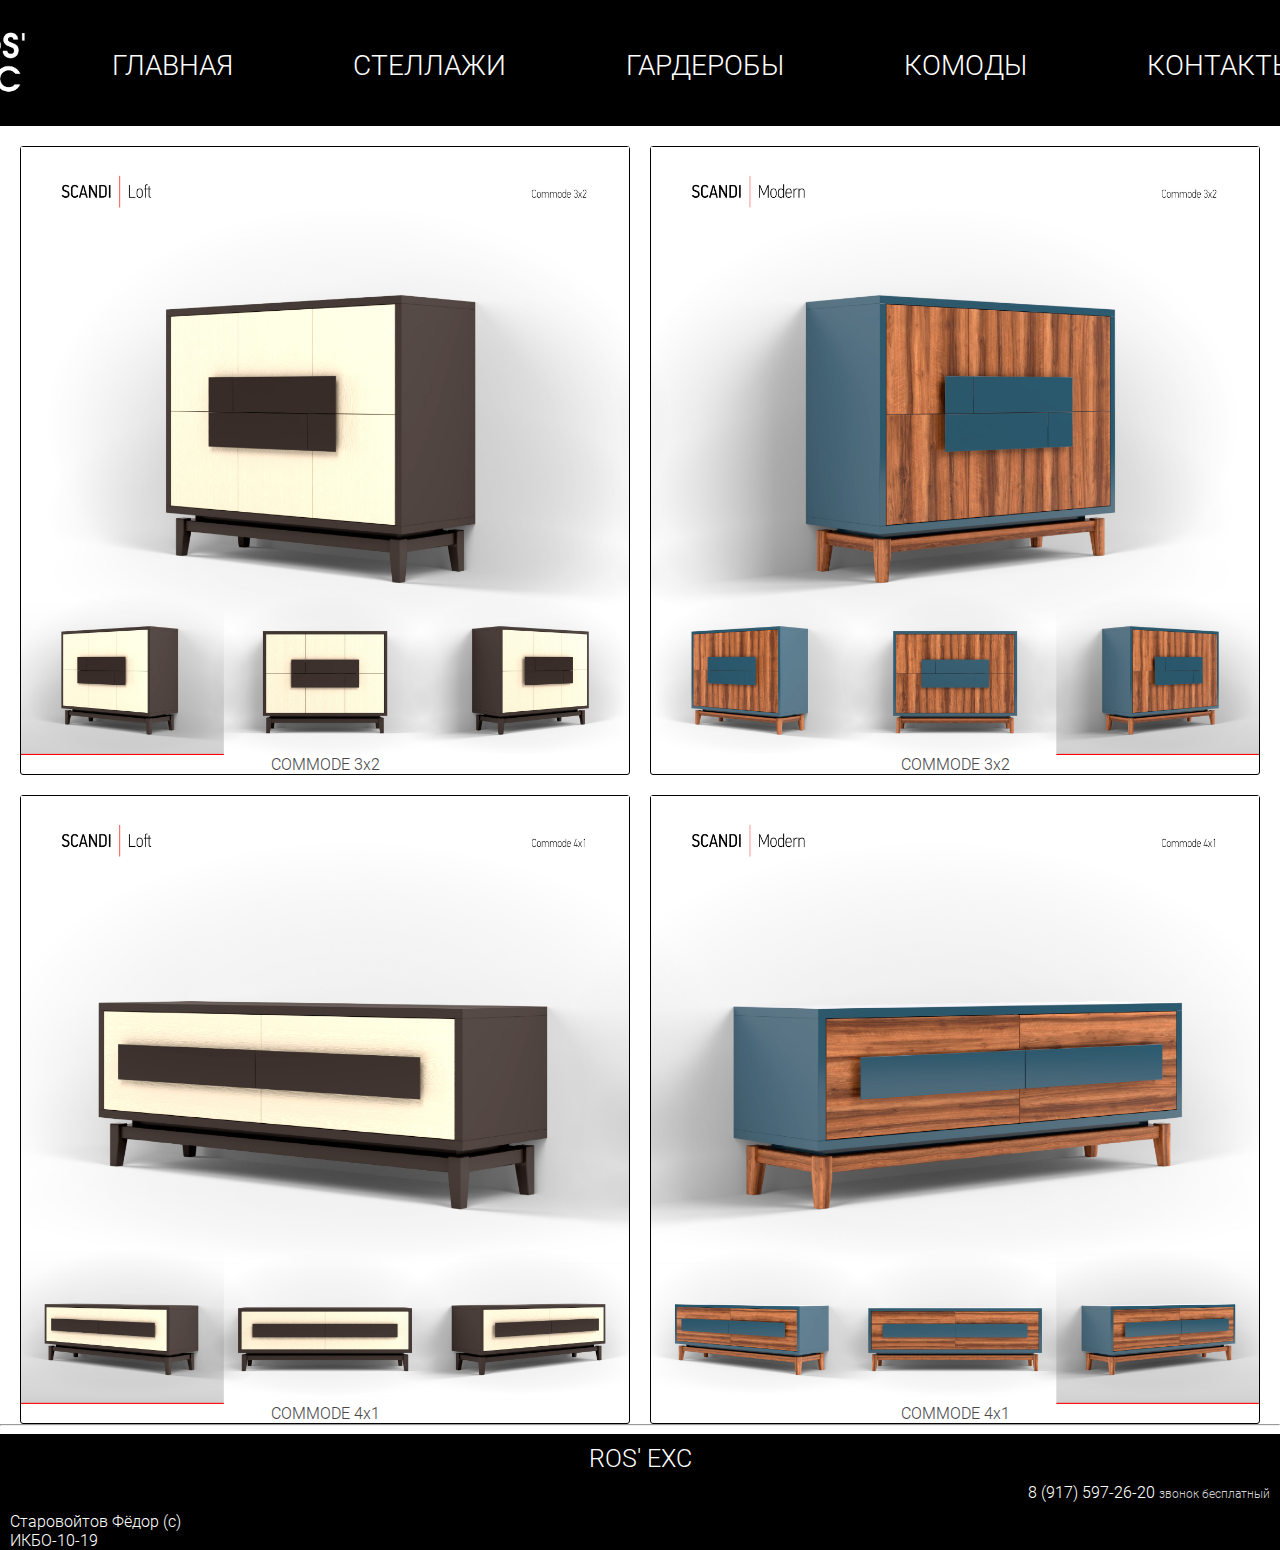
==== commodes.html @ b9036936 "Init" ====
<!DOCTYPE html>

<html class="no-touch"><head><meta http-equiv="Content-Type" content="text/html; charset=UTF-8">

<title>Мебельный магазин Ros' Exc</title>

<meta name="viewport" content="width=device-width, initial-scale=1.0, maximum-scale=1.0, user-scalable=0">

<link href="ros.PNG" rel="icon" type="image/png">

<link rel="stylesheet" type="text/css" href="styles.css">

<script src="scripts.js"></script>

</head>

<body>
	<header>
		<div class="header">
			<a class="logo" href="main.html">
				<img src="black.PNG" width="127" height="126">
			</a>
			<div class="navigation">
            <a href="index.html">ГЛАВНАЯ</a>
            <a href="stelagi.html">СТЕЛЛАЖИ</a>
            <a href="wardrobes.html">ГАРДЕРОБЫ</a>
            <a href="commodes.html">КОМОДЫ</a>
            <a href="contacts.html">КОНТАКТЫ</a>
        </div>
    </div>
    </header>

<div>
    <ul class="grid">
        <li class="products">
            
            <a href="commodes1.jpg" class="unit">
                <div class="product-photo">
                <img src="commodes1.jpg" alt="">
                </div>
                <p>COMMODE 3x2</p>
            </a>
        </li>
        <li class="products">
            
            <a href="commodes2.jpg" class="unit">
                <div class="product-photo">
                <img src="commodes2.jpg" alt="">
                </div>
                <p>COMMODE 3x2</p>
            </a>
        </li>
        <li class="products">
            
            <a href="commodes3.jpg" class="unit">
                <div class="product-photo">
                <img src="commodes3.jpg" alt="">
                </div>
                <p>COMMODE 4x1</p>
            </a>
        </li>
        <li class="products">
            
            <a href="commodes4.jpg" class="unit">
                <div class="product-photo">
                <img src="commodes4.jpg" alt="">
                </div>
                <p>COMMODE 4x1</p>
            </a>
        </li>
    </ul>
</div>
<hr>


    <footer>
        <div class="name">
            ROS' EXC
        </div>
        <div class="info">
            <a href="tel:89175972620" class="tele">8 (917) 597-26-20</a>
            <span class="freecall">звонок бесплатный</span>
        </div>
        <div class="me">Старовойтов Фёдор (c) <br>ИКБО-10-19</div>
    </footer>
</body>
---- styles.css ----
@font-face {
	font-family: Roboto;
	src: url(Roboto-Light.ttf);
}

body {
    margin: 0;
    background-color: #ffffff;
    font-family: Roboto;
}


footer {
    background: black;
    color: white;
    min-height:100%;
}

header {
    height: 126px;
    background-color: black;
}

.header {
    display: flex;
    align-items: center;
    justify-content: center;
}

.navigation {
    display: flex;
}

.navigation a {
    font-size: 28px;
    color: white;
    text-decoration: none;
    margin: 23px 60px;
}

.navigation a:hover {
    transition: 0.5s;
    color: lightgray;
}

.img-s {
    display: inline-block;
    height: auto;
    max-width: 100%;
  }

.slider{
    max-width: 90%;
    position: relative;
    margin: auto;
    height: 450px;
}

.slider_item img {
    object-fit: cover;
    width: 100%;
    height: 450px;
    background-color: black;
}

.slider .previous, .slider .next {
    cursor: pointer;
    position: absolute;
    top: 50%;
    width: auto;
    margin-top: -22px;
    padding: 16px;
    color: white;
    font-weight: bold;
    font-size: 16px;
    transition: 0.6s ease;
    border-radius: 0 3px 3px 0;
}

.slider .next {
    right: 0;
    border-radius: 3px 0 0 3px;
}

.slider .previous:hover,
.slider .next:hover {
    background-color: rgba(0, 0, 0, 0.2);
}

.slider .slider_item {
    animation-name: bounce;
    animation-duration: 1.5s;
}

@keyframes bounce {
    from {
        opacity: 0.8
    }
    to {
        opacity: 1
    }
}

.slider_button {
    text-align: center;
}

.slider .button1,  .slider .button2{
    cursor: pointer;
    height: 12px;
    width: 12px;
    margin: 0 2px;
    background-color:lightgray;
    border-radius: 20%;
    display: inline-block;
    transition: background-color 0.6s ease;
}

.features {

    margin: auto;
    height: 300px;
    text-align: center;
    display: flex;
    align-items: center;
    justify-content: center;
    padding: 10px;
}

.features-header {
    margin: 15px 0;
    font-size: 18px;
    font-weight: 480;
    text-transform: uppercase;
    font-family: 'Lato', sans-serif;
    font-weight: bold;
}

.features-text {
    padding: 5px;
}

.feature1, .feature2, .feature3 {
    padding: 10px;
}

.about {
    margin: 30px 0 30px 0;
}

.about h2 {
    text-align: center;
    text-decoration: underline;
}

.container {
    margin: 40px 0;
    line-height: 140%;
    text-align: center;
}

.block {
    display: flex;
    align-items: center;
    justify-content: center;
    padding: 15px;
}


.column {
    margin-bottom: 15px;
    padding: 0px 10px;
}

.title {
    color: #313131;
    font-size: 20px;
    font-weight: 500;
    margin-bottom: 15px;
    font-family: 'Lato', sans-serif;
    font-weight: bold;

}

.description {
    padding: 0 30px 0 30px;
    font-weight: 400;
    font-size: 18px;
}

.info {
    padding: 10px;
    text-align: right;
}

.tele {
    text-decoration: none;
    color: white;
}

.freecall {
    color: lightgray;
    font-size: 12px;
}

.name {
    text-align: center;
    font-size: 25px;
    padding-top: 10px;
}

.me {
    padding-left: 10px;
}
.grid {
    list-style: none;
	margin: 0 0 0 20px;
    padding: 0;
}

.products {
    display: block;
	width: 100%;
	float: left;
	transition: width .2s;
}

.unit {
    top: 20px;
    display: block;
	border: 1px solid black;
    border-radius: 3px;
	position: relative;
	background: #fff;
	margin: 0 20px 20px 0;
	text-decoration: none;
	color: #474747;
	z-index: 0;
	height: auto;
}

.product-photo {
	position: relative;
	padding-bottom: 100%;
	overflow: hidden;
}

.product-photo img {
	position: absolute;
	top: 0;
	bottom: 0;
	left: 0px;
	right: 0;
	max-width: 100%;
	max-height: 100%;
	margin: auto;
	transition: transform .4s ease-out;
}

.unit:hover .product-photo img {
	transform: scale(1.05);
}

.unit p {
	position: relative;
	margin: 0;
	font-size: 1em;
    overflow: hidden;
    text-align: center;
}



@media screen and (max-width: 1250px) {
    .navigation a {
        font-size: 20px;
        margin: 23px 40px;
    }
}

@media screen and (max-width: 1080px) {
    
}


@media screen and (max-width: 960px) {
    .navigation a {
        font-size: 20px;
        margin: 23px 20px;
    }

    .products {
		width: 25%;
	}
}

@media screen and (max-width: 800px) {
    .navigation a {
        font-size: 17px;
        margin: 23px 15px;
    }
    .products {
		width: 33.333%;
	}
}

@media screen and (max-width: 680px) {
    .navigation a {
        font-size: 15px;
        margin: 23px 10px;
    }

    .features {
        max-width: 90%;
        margin: auto;
        height: 850px;
        margin-top: 5%;
        text-align: center;
        display: inline-block;
        margin-left: 14%;
    }
}

@media screen and (max-width: 600px) {
    .navigation a {
        font-size: 12px;
        display: block;
    }
}

@media screen and (max-width: 520px) {
    .navigation a {
        font-size: 11px;
        display: block;
    }
}

@media only screen and (min-width: 450px) {
	.products {
		width: 50%;
	}
}
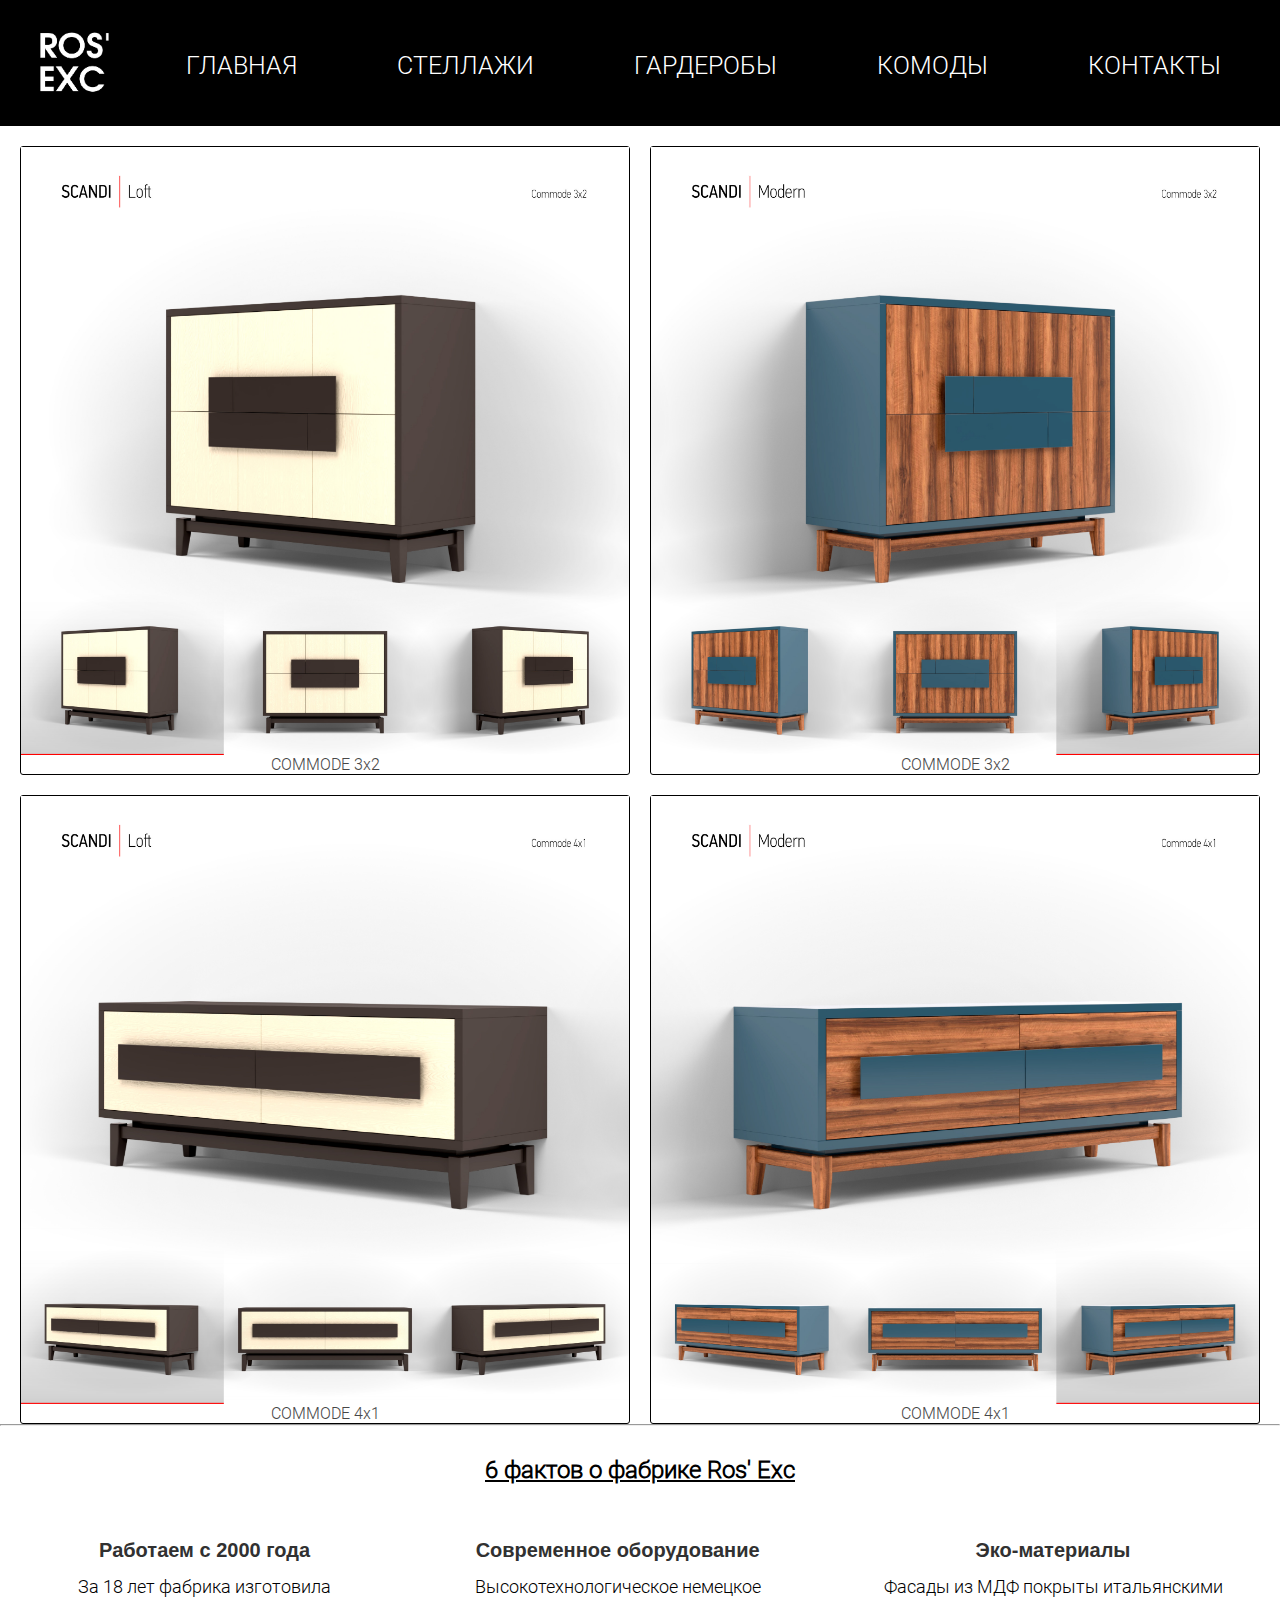
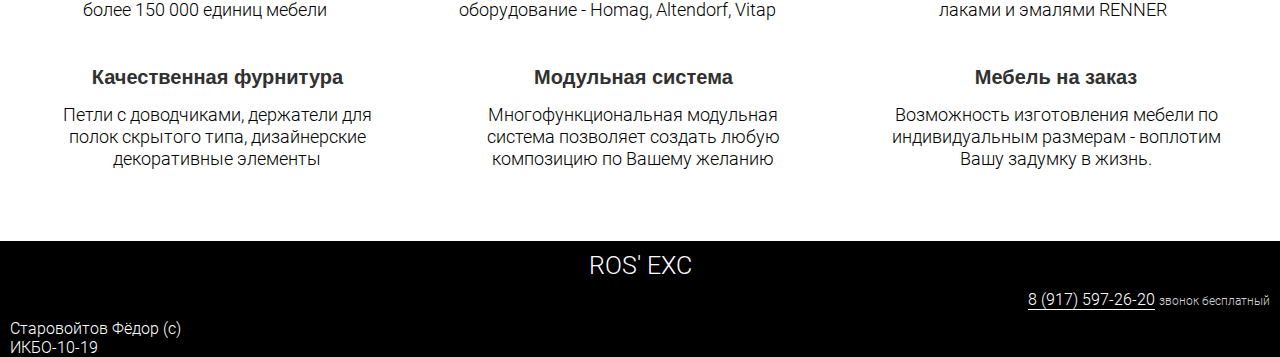
==== commit 3c4f31ec: "init" ====
--- a/commodes.html
+++ b/commodes.html
@@ -34,43 +34,98 @@
     <ul class="grid">
         <li class="products">
             
-            <a href="commodes1.jpg" class="unit">
+            <div class="unit">
                 <div class="product-photo">
                 <img src="commodes1.jpg" alt="">
                 </div>
+                <div class="about__product">
+                    Корпус КОМОДА изготовлен из ЛДСП толщиной 25 мм. Фасад из МДФ толщиной 16 мм. Ножки из массива дуба.
+                    <br><br>Размеры комода: 400х1078х891 (ГхШхВ)
+            </div>
                 <p>COMMODE 3x2</p>
             </a>
         </li>
         <li class="products">
-            
-            <a href="commodes2.jpg" class="unit">
+            <div class="unit">
                 <div class="product-photo">
                 <img src="commodes2.jpg" alt="">
                 </div>
+                <div class="about__product">
+                        Корпус КОМОДА изготовлен из ЛДСП толщиной 25 мм. Фасад из МДФ толщиной 16 мм. Ножки из массива дуба.
+                        <br><br>Размеры комода: 400х1078х891 (ГхШхВ)
+                </div>
                 <p>COMMODE 3x2</p>
-            </a>
+            </div>
         </li>
         <li class="products">
             
-            <a href="commodes3.jpg" class="unit">
+            <div class="unit">
                 <div class="product-photo">
                 <img src="commodes3.jpg" alt="">
                 </div>
+                <div class="about__product">
+                    Корпус КОМОДА изготовлен из ЛДСП толщиной 25 мм. Фасад из МДФ толщиной 16 мм. Ножки из массива дуба.
+                    <br><br>Размеры комода: 450х1420х550 (ГхШхВ)
+            </div>
                 <p>COMMODE 4x1</p>
             </a>
         </li>
         <li class="products">
             
-            <a href="commodes4.jpg" class="unit">
+            <div class="unit">
                 <div class="product-photo">
                 <img src="commodes4.jpg" alt="">
                 </div>
+                <div class="about__product">
+                    Корпус КОМОДА изготовлен из ЛДСП толщиной 25 мм. Фасад из МДФ толщиной 16 мм. Ножки из массива дуба.
+                    <br><br>Размеры комода: 450х1420х550 (ГхШхВ)
+            </div>
                 <p>COMMODE 4x1</p>
             </a>
         </li>
     </ul>
 </div>
 <hr>
+
+<div class="about">
+    <h2>6 фактов о фабрике Ros' Exc</h2>
+    <div class="container">
+        <div class="block">
+            <div class="column">
+            <div class="title">Работаем с 2000 года</div>
+            <div class="description">За 18 лет фабрика изготовила более 150 000 единиц мебели</div>
+        </div>
+        <div class="column">
+            <div class="title">Современное оборудование</div>
+            
+            <div class="description">Высокотехнологическое немецкое оборудование - Homag, Altendorf, Vitap</div>
+        </div>
+        <div class="column">
+            <div class="title">Эко-материалы</div>
+            
+            <div class="description">Фасады из МДФ покрыты итальянскими лаками и эмалями RENNER</div>
+        </div>
+        </div>
+        <div class="block">
+            <div class="column">
+            <div class="title">Качественная фурнитура</div>
+            
+            <div class="description">Петли с доводчиками, держатели для полок скрытого типа, дизайнерские декоративные элементы</div>
+        </div>
+        <div class="column">
+            <div class="title">Модульная система</div>
+            
+            <div class="description">Многофункциональная модульная система позволяет создать любую композицию по Вашему желанию</div>
+        </div>
+        <div class="column">
+            <div class="title">Мебель на заказ</div>
+            
+            <div class="description">Возможность изготовления мебели по индивидуальным размерам - воплотим Вашу задумку в жизнь.</div>
+        </div>
+        </div>
+        
+    </div>
+</div>
 
 
     <footer>
--- a/styles.css
+++ b/styles.css
@@ -10,6 +10,7 @@
 }
 
 
+
 footer {
     background: black;
     color: white;
@@ -34,13 +35,17 @@
 .navigation a {
     font-size: 28px;
     color: white;
+    text-align: center;
     text-decoration: none;
     margin: 23px 60px;
 }
 
 .navigation a:hover {
-    transition: 0.5s;
-    color: lightgray;
+    border-bottom: 1px solid white;
+}
+
+.navigation .icon {
+    display: none;
 }
 
 .img-s {
@@ -142,6 +147,7 @@
 
 .feature1, .feature2, .feature3 {
     padding: 10px;
+    flex: 1 1 0;
 }
 
 .about {
@@ -179,7 +185,6 @@
     margin-bottom: 15px;
     font-family: 'Lato', sans-serif;
     font-weight: bold;
-
 }
 
 .description {
@@ -196,7 +201,9 @@
 .tele {
     text-decoration: none;
     color: white;
-}
+    border-bottom: white 1px solid;
+}
+
 
 .freecall {
     color: lightgray;
@@ -220,7 +227,7 @@
 
 .products {
     display: block;
-	width: 100%;
+	width: 50%;
 	float: left;
 	transition: width .2s;
 }
@@ -242,7 +249,8 @@
 .product-photo {
 	position: relative;
 	padding-bottom: 100%;
-	overflow: hidden;
+    overflow: hidden;
+    background: linear-gradient(to bottom, lightgray, white);
 }
 
 .product-photo img {
@@ -254,11 +262,16 @@
 	max-width: 100%;
 	max-height: 100%;
 	margin: auto;
-	transition: transform .4s ease-out;
+    transition: transform .4s ease-out;
 }
 
 .unit:hover .product-photo img {
-	transform: scale(1.05);
+    transform: scale(1.05);
+    opacity: .4;
+}
+
+.unit:hover .about__product {
+    opacity: 1;
 }
 
 .unit p {
@@ -269,7 +282,26 @@
     text-align: center;
 }
 
-
+.about__product {
+    width: 100%;
+    font-size: 18px;
+    font-weight: 700;
+    text-align: center;
+    opacity: 0;
+    position: absolute;
+    top: 50%;
+    left: 0;
+    z-index: 2;
+    transform: translate3d(0, -50%, 0);
+    transition: opacity .2s linear;
+}
+
+@media screen and (max-width: 1400px) {
+    .navigation a {
+        font-size: 25px;
+        margin: 23px 50px;
+    }
+}
 
 @media screen and (max-width: 1250px) {
     .navigation a {
@@ -278,33 +310,47 @@
     }
 }
 
-@media screen and (max-width: 1080px) {
-    
-}
-
-
-@media screen and (max-width: 960px) {
-    .navigation a {
-        font-size: 20px;
-        margin: 23px 20px;
-    }
-
-    .products {
-		width: 25%;
-	}
-}
-
-@media screen and (max-width: 800px) {
-    .navigation a {
-        font-size: 17px;
-        margin: 23px 15px;
-    }
-    .products {
-		width: 33.333%;
-	}
-}
-
-@media screen and (max-width: 680px) {
+@media screen and (max-width: 1010px) {
+    .navigation a {
+        font-size: 18px;
+        margin: 20px 35px;
+    }
+
+}
+
+@media screen and (max-width: 900px) {
+    .navigation a {
+        font-size: 18px;
+        margin: 23px 25px;
+    }
+}
+
+@media screen and (max-width: 810px) {
+    .navigation a {
+        font-size: 15px;
+        margin: 15px 15px;
+    }
+
+    .slider_item img {
+        height: 350px;
+    }
+
+    .slider {
+        height: 350px;
+    }
+
+    .block {
+        display: grid;
+        margin: 0 150px 0 150px;
+    }
+
+    .about__product {
+        font-size: 15px;
+    }
+}
+
+
+@media screen and (max-width: 740px) {
     .navigation a {
         font-size: 15px;
         margin: 23px 10px;
@@ -316,27 +362,90 @@
         height: 850px;
         margin-top: 5%;
         text-align: center;
-        display: inline-block;
-        margin-left: 14%;
+        display: grid;
+    }
+
+    .block {
+        margin: 0 120px 0 120px;
+    }
+
+}
+
+@media screen and (max-width: 680px) {
+    .block {
+        margin: 0 100px 0 100px;
+    }
+
+    .me {
+        text-align: center;
+    }
+
+    .info {
+        padding-left: 0;
+        text-align: center;
+        padding: 15px 0 15px 0;
     }
 }
 
 @media screen and (max-width: 600px) {
     .navigation a {
-        font-size: 12px;
-        display: block;
-    }
-}
-
-@media screen and (max-width: 520px) {
-    .navigation a {
         font-size: 11px;
-        display: block;
-    }
-}
-
-@media only screen and (min-width: 450px) {
+        margin: 12px 12px;
+    }
+
+    .slider_item img {
+        height: 300px;
+    }
+
+    .slider {
+        height: 300px;
+    }
+
+    .block {
+        margin: 0 80px 0 80px;
+    }
+
+    .products {
+        width: 100%;
+    }
+}
+
+@media screen and (max-width: 510px) {
+    .navigation a {
+        font-size: 13px;
+        margin: 2px;
+    }
+    .navigation {
+        display: grid;
+    }
+
+    .slider_item img {
+        height: 250px;
+    }
+
+    .slider {
+        height: 250px;
+    }
+
+    .block {
+        margin: 0 60px 0 60px;
+    }
+}
+
+@media only screen and (max-width: 450px) {
 	.products {
-		width: 50%;
-	}
+		width: 100%;
+    }
+    
+    .slider_item img {
+        height: 210px;
+    }
+
+    .slider {
+        height: 210px;
+    }
+
+    .block {
+        margin: 0 20px 0 20px;
+    }
 }